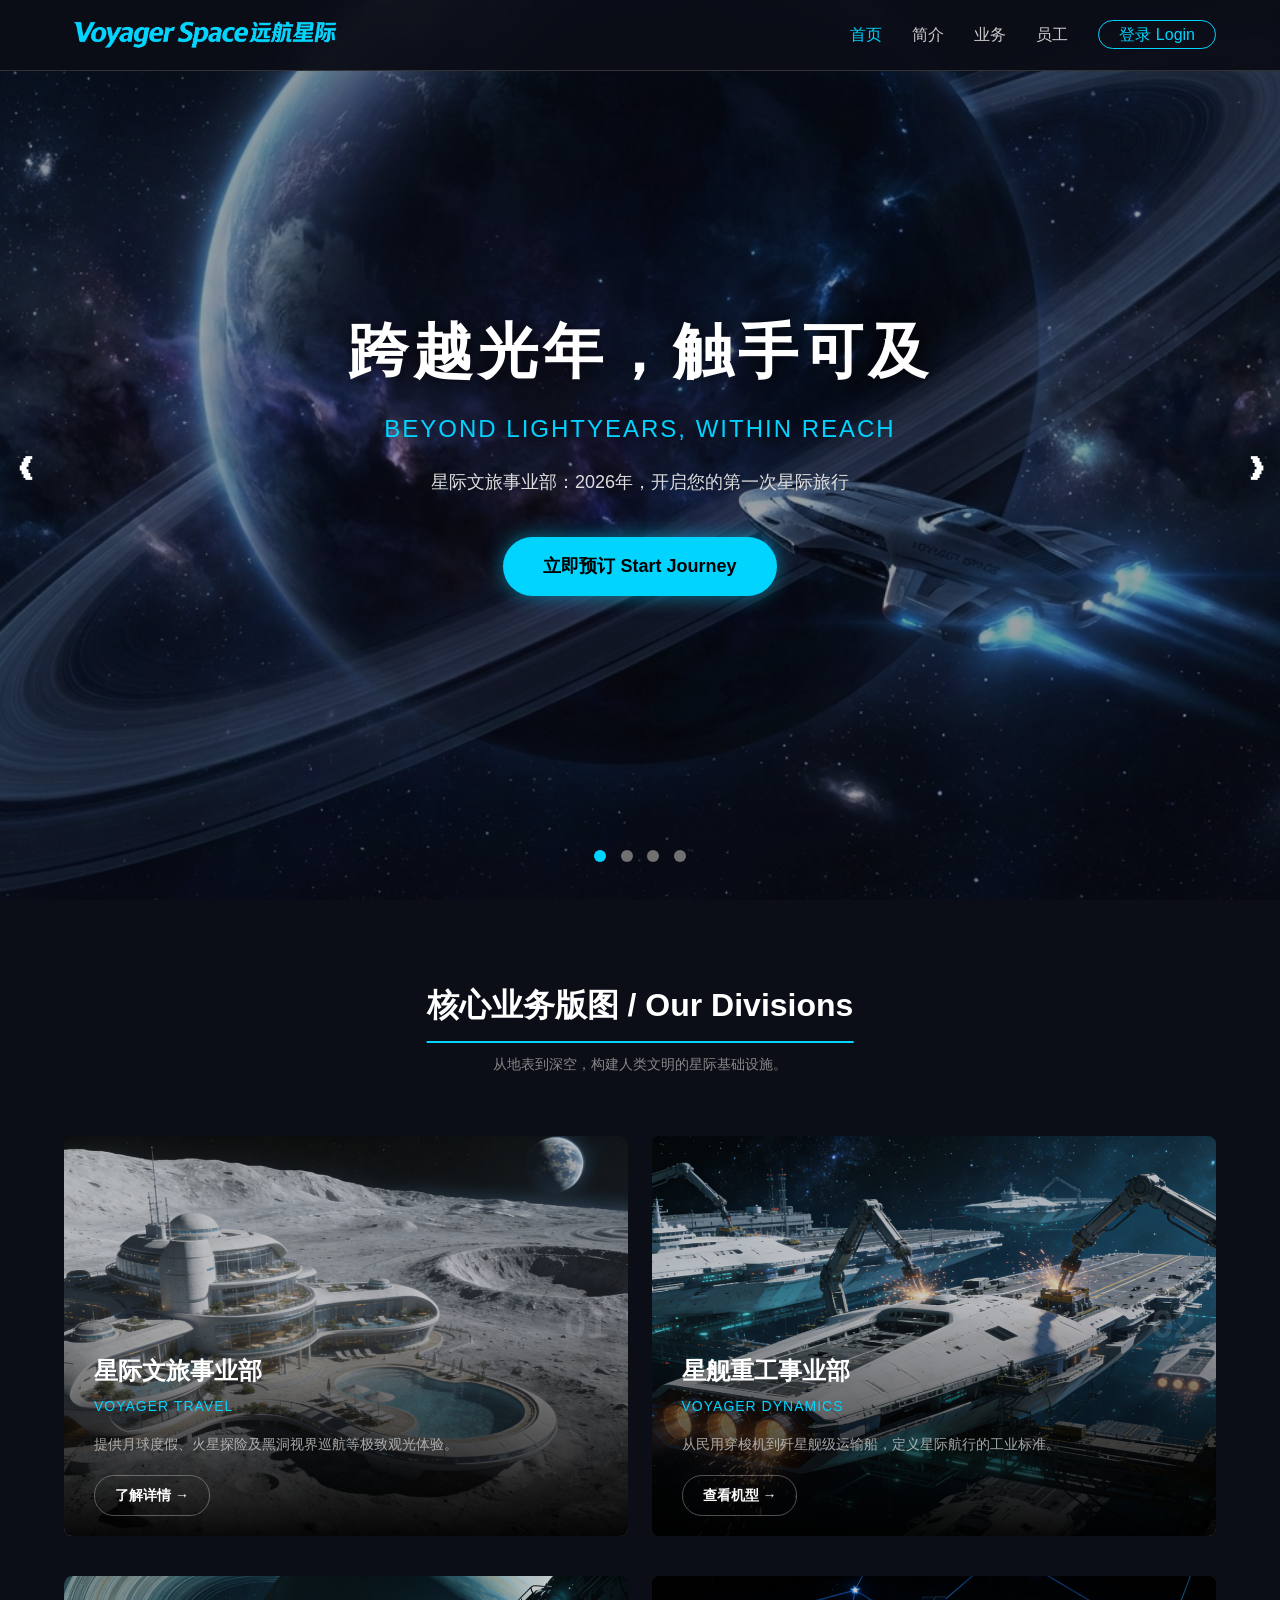
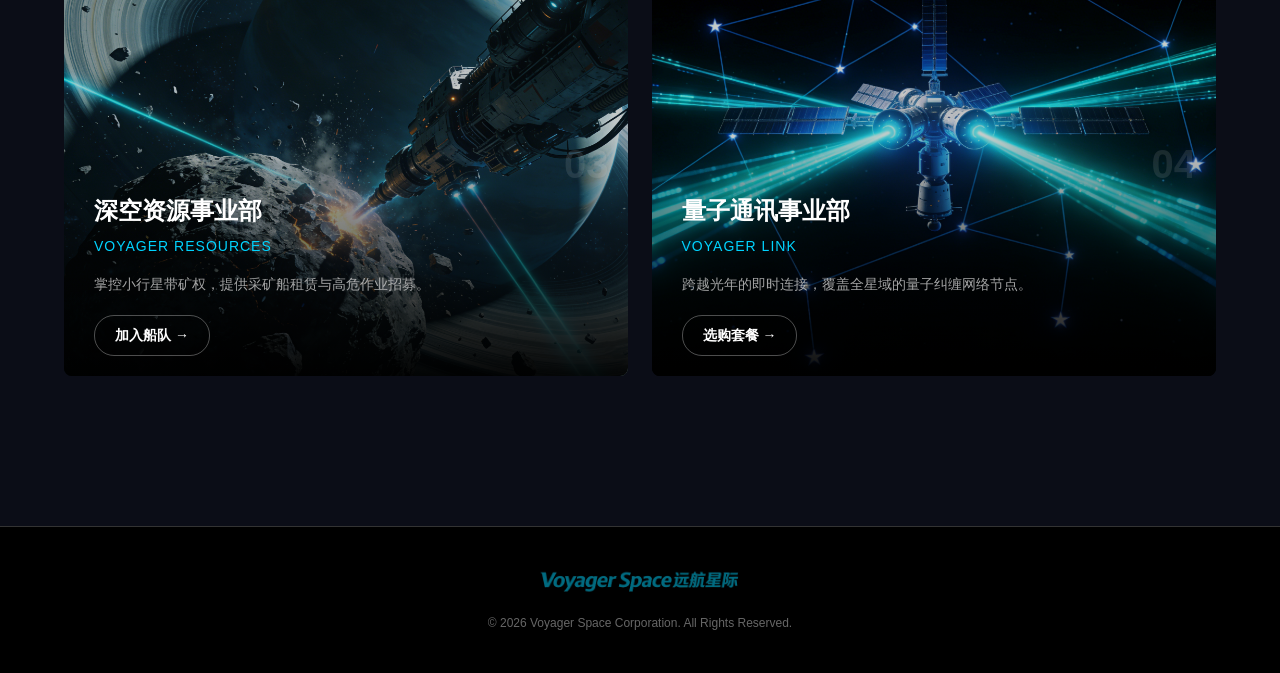
==== index.html @ 034167ed "完成首页和简介" ====
<!DOCTYPE html>
<html lang="zh-CN">

<head>
    <meta charset="UTF-8">
    <meta name="viewport" content="width=device-width, initial-scale=1.0">
    <title>远航星际 Voyager Space - 跨越光年</title>
    <link rel="stylesheet" href="css/style.css">
</head>

<body>

    <header>
        <div class="container">
            <div class="logo">
                <a href="index.html">
                    <img src="images/logo2.png" alt="Logo">
                </a>
            </div>

            <nav>
                <ul>
                    <li><a href="index.html" class="active">首页</a></li>

                    <li><a href="intro.html">简介</a></li>

                    <li><a href="product.html">业务</a></li>

                    <li><a href="other.html">员工</a></li>

                    <li><a href="login.html" class="btn-login">登录 Login</a></li>
                </ul>
            </nav>
        </div>
    </header>

    <section class="banner">
        <div class="slider-container">

            <div class="slide active">
                <div class="banner-content">
                    <h1>跨越光年，触手可及</h1>
                    <h2>BEYOND LIGHTYEARS, WITHIN REACH</h2>
                    <p>星际文旅事业部：2026年，开启您的第一次星际旅行</p>
                    <a href="product.html" class="cta-btn">立即预订 Start Journey</a>
                </div>
                <div class="banner-bg">
                    <img src="images/bk1.png" alt="Travel">
                </div>
            </div>

            <div class="slide">
                <div class="banner-content">
                    <h1>铸造非凡，驰骋深空</h1>
                    <h2>FORGING EXCELLENCE, RIDING THE DEEP</h2>
                    <p>星舰重工事业部：民用穿梭机与重型运输舰的终极选择</p>
                    <a href="product.html" class="cta-btn">选购飞船 Buy Starship</a>
                </div>
                <div class="banner-bg">
                    <img src="images/bk2.png" alt="Dynamics">
                </div>
            </div>

            <div class="slide">
                <div class="banner-content">
                    <h1>攫取星辰，赋能未来</h1>
                    <h2>GRASPING STARS, EMPOWERING FUTURE</h2>
                    <p>深空资源事业部：加入小行星采矿队，掌握宇宙命脉</p>
                    <a href="other.html" class="cta-btn">加入我们 Join Mining</a>
                </div>
                <div class="banner-bg">
                    <img src="images/bk3.png" alt="Resources">
                </div>
            </div>

            <div class="slide">
                <div class="banner-content">
                    <h1>量子纠缠，天涯咫尺</h1>
                    <h2>QUANTUM ENTANGLEMENT, ZERO DISTANCE</h2>
                    <p>量子通讯事业部：全星域无延迟覆盖，连接你我</p>
                    <a href="product.html" class="cta-btn">办理套餐 Get Link</a>
                </div>
                <div class="banner-bg">
                    <img src="images/bk4.png" alt="Link">
                </div>
            </div>
        </div>

        <a class="prev" onclick="changeSlide(-1)">&#10094;</a>
        <a class="next" onclick="changeSlide(1)">&#10095;</a>

        <div class="dots-container">
            <span class="dot active" onclick="currentSlide(1)"></span>
            <span class="dot" onclick="currentSlide(2)"></span>
            <span class="dot" onclick="currentSlide(3)"></span>
            <span class="dot" onclick="currentSlide(4)"></span>
        </div>
    </section>

<section class="features">
        <div class="container">
            
            <h2 class="section-title">核心业务版图 / Our Divisions</h2>
            <p class="section-subtitle">从地表到深空，构建人类文明的星际基础设施。</p>
            
<div class="division-grid">
                
                <a href="product.html#travel" class="t-card">
                    <div class="t-bg">
                        <img src="images/moon.png" alt="Travel">
                    </div>
                    <div class="t-content">
                        <span class="t-num">01</span>
                        <h3>星际文旅事业部</h3>
                        <p>Voyager Travel</p>
                        <div class="t-desc">提供月球度假、火星探险及黑洞视界巡航等极致观光体验。</div>
                        <span class="t-arrow">了解详情 &rarr;</span>
                    </div>
                </a>

                <a href="product.html#dynamics" class="t-card">
                    <div class="t-bg">
                        <img src="images/bk2.png" alt="Dynamics">
                    </div>
                    <div class="t-content">
                        <span class="t-num">02</span>
                        <h3>星舰重工事业部</h3>
                        <p>Voyager Dynamics</p>
                        <div class="t-desc">从民用穿梭机到歼星舰级运输船，定义星际航行的工业标准。</div>
                        <span class="t-arrow">查看机型 &rarr;</span>
                    </div>
                </a>

                <a href="other.html" class="t-card">
                    <div class="t-bg">
                        <img src="images/bk3.png" alt="Resources">
                    </div>
                    <div class="t-content">
                        <span class="t-num">03</span>
                        <h3>深空资源事业部</h3>
                        <p>Voyager Resources</p>
                        <div class="t-desc">掌控小行星带矿权，提供采矿船租赁与高危作业招募。</div>
                        <span class="t-arrow">加入船队 &rarr;</span>
                    </div>
                </a>

                <a href="product.html#link" class="t-card">
                    <div class="t-bg">
                        <img src="images/bk4.png" alt="Link">
                    </div>
                    <div class="t-content">
                        <span class="t-num">04</span>
                        <h3>量子通讯事业部</h3>
                        <p>Voyager Link</p>
                        <div class="t-desc">跨越光年的即时连接，覆盖全星域的量子纠缠网络节点。</div>
                        <span class="t-arrow">选购套餐 &rarr;</span>
                    </div>
                </a>

            </div>
        </div>
    </section>

    <footer>
        <div class="container">
            <div class="footer-info">
                <img src="images/logo2.png" alt="Logo Small" class="footer-logo">
                <p>&copy; 2026 Voyager Space Corporation. All Rights Reserved.</p>
            </div>
        </div>
    </footer>

    <script src="js/main.js"></script>
</body>

</html>
---- css/style.css ----
/* =========================================
   1. 全局设置 Global
   ========================================= */
* {
    margin: 0;
    padding: 0;
    box-sizing: border-box;
}

body {
    font-family: "Microsoft YaHei", "Helvetica Neue", Arial, sans-serif;
    background-color: #0B0D17; /* 深空黑背景 */
    color: #ffffff;
    line-height: 1.6;
}

a {
    text-decoration: none;
    color: inherit;
    transition: 0.3s;
}

ul {
    list-style: none;
}

.container {
    width: 90%;
    max-width: 1200px;
    margin: 0 auto;
}

/* =========================================
   2. 导航栏 Header
   ========================================= */
header {
    background-color: rgba(11, 13, 23, 0.95); /* 稍微加深一点不透明度 */
    position: fixed;
    width: 100%;
    top: 0;
    z-index: 1000;
    padding: 15px 0;
    border-bottom: 1px solid #333;
    backdrop-filter: blur(10px); /* 增加毛玻璃效果 */
}

header .container {
    display: flex;
    justify-content: space-between;
    align-items: center;
}

.logo a {
    display: flex;
    align-items: center;
}

.logo img {
    height: 40px;
}

nav ul {
    display: flex;
    gap: 30px;
}

nav a {
    font-size: 16px;
    color: #ccc;
    font-weight: 500;
}

nav a:hover, nav a.active {
    color: #00D4FF;
}

.btn-login {
    border: 1px solid #00D4FF;
    padding: 5px 20px;
    border-radius: 20px;
    color: #00D4FF;
    transition: 0.3s;
}

.btn-login:hover {
    background-color: #00D4FF;
    color: #000;
}

/* =========================================
   3. 首页轮播图 Banner
   ========================================= */
.banner {
    position: relative;
    height: 100vh;
    width: 100%;
    overflow: hidden;
}

.slider-container {
    width: 100%;
    height: 100%;
    position: relative;
}

/* 幻灯片基础样式 */
.slide {
    position: absolute;
    top: 0;
    left: 0;
    width: 100%;
    height: 100%;
    opacity: 0;
    transition: opacity 1s ease-in-out;
    z-index: 1;
    display: flex;
    flex-direction: column;
    justify-content: center;
    align-items: center;
    text-align: center;
}

/* 激活状态 */
.slide.active {
    background-color: transparent; /* 确保无背景色干扰 */
    opacity: 1;
    z-index: 2;
}

/* 文字上浮动画 */
.slide.active .banner-content {
    animation: fadeInUp 1s ease-out;
}

@keyframes fadeInUp {
    from { opacity: 0; transform: translateY(30px); }
    to { opacity: 1; transform: translateY(0); }
}

/* 背景图片 */
.banner-bg {
    position: absolute;
    top: 0;
    left: 0;
    width: 100%;
    height: 100%;
    z-index: -1;
}

.banner-bg img {
    width: 100%;
    height: 100%;
    object-fit: cover;
    opacity: 0.6; /* 图片暗化处理 */
}

/* 轮播文字内容 */
.banner-content {
    z-index: 10;
    padding: 0 20px;
    max-width: 800px;
}

.banner-content h1 {
    font-size: 60px;
    margin-bottom: 10px;
    letter-spacing: 5px;
    text-shadow: 0 0 20px rgba(0,0,0,0.8);
}

.banner-content h2 {
    font-size: 24px;
    color: #00D4FF;
    margin-bottom: 20px;
    font-weight: normal;
    text-transform: uppercase;
    letter-spacing: 2px;
}

.banner-content p {
    font-size: 18px;
    color: #ddd;
    margin-bottom: 40px;
}

.cta-btn {
    display: inline-block;
    background-color: #00D4FF;
    color: #000;
    padding: 15px 40px;
    font-size: 18px;
    font-weight: bold;
    border-radius: 50px;
    box-shadow: 0 0 20px rgba(0, 212, 255, 0.5);
}

.cta-btn:hover {
    transform: scale(1.05);
    background-color: #fff;
}

/* 轮播控制控件 */
.prev, .next {
    cursor: pointer;
    position: absolute;
    top: 50%;
    width: auto;
    padding: 16px;
    margin-top: -22px;
    color: white;
    font-weight: bold;
    font-size: 30px;
    transition: 0.6s ease;
    border-radius: 0 3px 3px 0;
    user-select: none;
    z-index: 20;
}

.next {
    right: 0;
    border-radius: 3px 0 0 3px;
}

.prev:hover, .next:hover {
    background-color: rgba(0, 212, 255, 0.4);
}

.dots-container {
    position: absolute;
    bottom: 30px;
    width: 100%;
    text-align: center;
    z-index: 20;
}

.dot {
    cursor: pointer;
    height: 12px;
    width: 12px;
    margin: 0 5px;
    background-color: #717171;
    border-radius: 50%;
    display: inline-block;
    transition: background-color 0.6s ease;
}

.dot.active, .dot:hover {
    background-color: #00D4FF;
}

/* =========================================
   4. 通用标题样式
   ========================================= */
.features {
    padding: 80px 0;
    background-color: #0B0D17;
}

.section-title {
    text-align: center;
    font-size: 32px;
    margin-bottom: 10px; /* 下面紧接副标题 */
    border-bottom: 2px solid #00D4FF;
    display: inline-block;
    padding-bottom: 10px;
    position: relative;
    left: 50%;
    transform: translateX(-50%);
}

.section-subtitle {
    text-align: center;
    color: #888;
    margin-top: 0;
    margin-bottom: 60px;
    font-size: 14px;
}

/* =========================================
   5. 首页核心业务版图 (仿腾讯风格)
   ========================================= */
.division-grid {
    display: flex;
    flex-wrap: wrap;
    justify-content: space-between;
    gap: 20px;
}

/* 卡片容器：这是一个大链接 */
.t-card {
    position: relative;
    width: 49%; /* 两个一行 */
    height: 400px; /* 固定高度，海报感 */
    border-radius: 8px;
    overflow: hidden;
    background-color: #000;
    text-decoration: none;
    display: block;
    margin-bottom: 20px;
}

/* 背景图层 */
.t-bg {
    width: 100%;
    height: 100%;
    position: absolute;
    top: 0;
    left: 0;
    z-index: 1;
}

.t-bg img {
    width: 100%;
    height: 100%;
    object-fit: cover;
    transition: transform 0.6s cubic-bezier(0.165, 0.84, 0.44, 1);
    opacity: 0.8;
}

/* 黑色渐变遮罩 (Vignette) */
.t-card::after {
    content: "";
    position: absolute;
    top: 0;
    left: 0;
    width: 100%;
    height: 100%;
    background: linear-gradient(to bottom, transparent 40%, rgba(0,0,0,0.95) 100%);
    z-index: 2;
    transition: opacity 0.3s;
}

/* 内容层 */
.t-content {
    position: absolute;
    bottom: 0;
    left: 0;
    width: 100%;
    padding: 30px;
    z-index: 3;
    color: #fff;
    transform: translateY(10px); /* 默认微下沉 */
    transition: transform 0.4s ease;
}

.t-num {
    font-size: 40px;
    font-weight: bold;
    color: rgba(255,255,255,0.1);
    position: absolute;
    top: -30px;
    right: 20px;
    font-family: Arial, sans-serif;
}

.t-content h3 {
    font-size: 24px;
    margin-bottom: 5px;
    font-weight: bold;
    transition: color 0.3s;
}

.t-content p {
    font-size: 14px;
    color: #00D4FF;
    text-transform: uppercase;
    letter-spacing: 1px;
    margin-bottom: 15px;
    font-weight: 500;
}

.t-desc {
    font-size: 14px;
    color: #ccc;
    line-height: 1.6;
    margin-bottom: 20px;
    max-width: 95%;
    opacity: 0.8; /* 默认可见，但稍微透明 */
    height: auto;
    transition: opacity 0.4s ease;
}

.t-arrow {
    display: inline-block;
    font-size: 14px;
    font-weight: bold;
    color: #fff;
    border: 1px solid rgba(255,255,255,0.3);
    padding: 8px 20px;
    border-radius: 20px;
    transition: 0.3s;
}

/* --- 交互特效 Hover Effects --- */

/* 1. 图片放大 */
.t-card:hover .t-bg img {
    transform: scale(1.08);
    opacity: 0.6;
}

/* 2. 内容上浮 */
.t-card:hover .t-content {
    transform: translateY(0);
}

/* 3. 箭头变色 */
.t-card:hover .t-arrow {
    background-color: #00D4FF;
    color: #000;
    border-color: #00D4FF;
}

/* 4. 标题变色 */
.t-card:hover .t-content h3 {
    color: #00D4FF;
}

/* =========================================
   6. 通用卡片样式 (用于内页或其他区域)
   注意：首页目前用的是上面的 t-card，但内页可能需要这个
   ========================================= */
.card-grid {
    display: flex;
    justify-content: space-between;
    gap: 20px;
    flex-wrap: wrap;
}

.card {
    background-color: #161925;
    width: 32%; /* 一行三个 */
    min-width: 300px;
    border-radius: 10px;
    overflow: hidden;
    transition: 0.3s;
    border: 1px solid #333;
    display: flex;
    flex-direction: column;
    margin-bottom: 20px;
}

.card:hover {
    transform: translateY(-10px);
    border-color: #00D4FF;
    box-shadow: 0 10px 30px rgba(0, 0, 0, 0.5);
}

.card-img {
    height: 200px;
    overflow: hidden;
}

.card-img img {
    width: 100%;
    height: 100%;
    object-fit: cover;
    transition: 0.5s;
}

.card:hover .card-img img {
    transform: scale(1.1);
}

.card-text {
    padding: 20px;
    flex-grow: 1;
}

.card-text h3 {
    color: #00D4FF;
    margin-bottom: 10px;
    font-size: 20px;
}

.card-text p {
    color: #bbb;
    font-size: 14px;
    margin-bottom: 15px;
}

.card-text a {
    display: inline-block;
    font-size: 14px;
    color: #aaa;
    border-bottom: 1px solid transparent;
}

.card-text a:hover {
    color: #fff;
    border-bottom: 1px solid #00D4FF;
}

/* =========================================
   7. 页脚 Footer
   ========================================= */
footer {
    background-color: #000;
    padding: 40px 0;
    text-align: center;
    border-top: 1px solid #333;
    margin-top: 50px;
}

.footer-logo {
    height: 30px;
    margin-bottom: 10px;
    opacity: 0.5;
}

.footer-info p {
    color: #666;
    font-size: 12px;
}

/* =========================================
   8. 响应式适配 Mobile
   ========================================= */
@media (max-width: 768px) {
    /* 首页大卡片变单列 */
    .t-card {
        width: 100%;
        height: 300px;
    }

    /* 内页通用卡片变单列 */
    .card {
        width: 100%;
    }
    
    /* 标题大小调整 */
    .banner-content h1 {
        font-size: 36px;
        letter-spacing: 2px;
    }
}


/* =========================================
   9. 简介页专用样式 (Intro Page)
   ========================================= */

/* --- Page Banner (内页顶部图) --- */
.page-banner {
    position: relative;
    height: 400px; /* 比首页轮播图矮一点 */
    width: 100%;
    overflow: hidden;
    display: flex;
    align-items: center;
    justify-content: center;
    text-align: center;
}

.page-banner-bg {
    position: absolute;
    top: 0; left: 0; width: 100%; height: 100%; z-index: -1;
}

.page-banner-bg img {
    width: 100%; height: 100%; object-fit: cover; opacity: 0.5;
}

.page-banner-content h1 {
    font-size: 48px; letter-spacing: 5px; margin-bottom: 10px;
}

.page-banner-content p {
    font-size: 18px; color: #00D4FF; text-transform: uppercase;
}

/* --- Intro Block (公司简介) --- */
.intro-block { padding: 80px 0; background-color: #0B0D17; }

.block-title {
    font-size: 28px; border-left: 4px solid #00D4FF; padding-left: 15px; margin-bottom: 30px;
}

.intro-grid {
    display: flex; justify-content: space-between; align-items: center; gap: 50px;
}

.intro-text { width: 55%; }
.intro-text p { color: #ccc; margin-bottom: 20px; line-height: 1.8; }

.mission-box {
    background: rgba(255, 255, 255, 0.05); padding: 30px; border-radius: 8px; margin-top: 30px; border: 1px solid #333;
}

.mission-box h3 { color: #00D4FF; margin-bottom: 10px; }
.mission-box p { margin-bottom: 20px; font-weight: bold; color: #fff; }

.intro-img { width: 35%; }
.intro-img img { width: 100%; border-radius: 10px; border: 1px solid #333; }

/* --- History Block (时间轴) --- */
/* --- 仿腾讯大事记 Timeline (修复版) --- */
.history-block {
    padding: 80px 0;
    background-color: #0B0D17;
}

.timeline {
    max-width: 900px;
    margin: 0 auto;
    position: relative;
    /* 关键修改：增加左侧内边距，给年份留出足够空间 */
    border-left: 1px solid rgba(255, 255, 255, 0.1); 
    padding-left: 120px; 
}

.timeline-group {
    position: relative;
    margin-bottom: 60px;
}

/* 年份标签 */
.year-label {
    position: absolute;
    /* 关键修改：把年份往左推得更远，不压住线 */
    left: -250px; 
    top: -5px; /* 稍微往上提一点，跟圆点对齐 */
    font-size: 36px;
    font-weight: 900;
    color: #00D4FF;
    font-family: 'Arial Black', sans-serif;
    line-height: 1;
    text-align: right;
    width: 100px; /* 给个固定宽度，防止文字太长换行 */
}

/* 竖线上的小圆点 */
.timeline-group::before {
    content: '';
    position: absolute;
    /* 关键修改：圆点正好压在 border-left 线上 */
    left: -125px; /* 计算逻辑：padding-left(120) + border(1) + 半径修正 -> 这里的 -125px 是相对于 .timeline-group 内容区域的 */
    /* 修正定位逻辑：
       .timeline padding-left 是 120px。
       border 在 content 的左边 120px 处。
       所以圆点应该在 left: -125px 左右 (圆点宽9px，中心对齐线)
    */
    left: -125px; 
    top: 5px;
    width: 9px;
    height: 9px;
    background-color: #00D4FF;
    border-radius: 50%;
    box-shadow: 0 0 15px #00D4FF; /* 加强发光效果 */
    z-index: 1;
}

/* 具体的月份事件 */
.timeline-item {
    margin-bottom: 30px;
    padding-bottom: 30px;
    border-bottom: 1px solid rgba(255, 255, 255, 0.05);
    display: flex;
}

.timeline-item:last-child {
    border-bottom: none;
    margin-bottom: 0;
}

.month {
    font-size: 16px;
    font-weight: bold;
    color: #fff;
    width: 70px; /* 稍微加宽一点 */
    flex-shrink: 0;
    margin-top: 2px;
}

.timeline-item p {
    font-size: 15px;
    color: #aaa;
    line-height: 1.6;
    margin: 0;
}

/* 鼠标悬停高亮 */
.timeline-item:hover p {
    color: #fff;
}

/* 手机适配 (Mobile) */
@media (max-width: 768px) {
    .timeline {
        padding-left: 20px;
        border-left: none; /* 手机上空间不够，去掉左边的大竖线 */
    }
    
    .timeline-group {
        margin-bottom: 40px;
    }

    .year-label {
        position: relative; /* 手机上不再绝对定位 */
        left: 0;
        top: 0;
        text-align: left;
        margin-bottom: 15px;
        display: block;
        font-size: 28px;
        border-bottom: 1px solid #333;
        padding-bottom: 10px;
    }
    
    /* 手机上去掉原本的大圆点 */
    .timeline-group::before {
        display: none;
    }

    .month {
        width: 50px;
        font-size: 14px;
    }
}

/* --- Structure Block (架构图) --- */
.structure-block { padding: 80px 0; background-color: #0B0D17; text-align: center; }

.struct-chart { max-width: 900px; margin: 0 auto; }

.struct-top {
    display: inline-block; padding: 15px 40px; border: 2px solid #00D4FF;
    border-radius: 50px; font-size: 20px; font-weight: bold; margin-bottom: 30px;
    box-shadow: 0 0 20px rgba(0, 212, 255, 0.2);
}

.struct-line {
    width: 2px; height: 30px; background: #333; margin: 0 auto 30px;
}

.struct-row { display: flex; justify-content: space-between; gap: 20px; }

.struct-box {
    background: #161925; width: 23%; padding: 20px 10px; border-radius: 8px;
    border: 1px solid #333; transition: 0.3s;
}

.struct-box:hover { border-color: #00D4FF; transform: translateY(-5px); }

.struct-box span { display: block; margin-top: 5px; color: #00D4FF; font-weight: bold; }

/* --- Team Block (管理团队) --- */
.team-block { padding: 80px 0; background-color: #000; }

.team-grid { display: flex; justify-content: space-between; gap: 30px; }

.team-member {
    background: #161925; padding: 40px 20px; text-align: center; border-radius: 10px; width: 32%;
    border: 1px solid #333; transition: 0.3s;
}

.team-member:hover { border-color: #00D4FF; transform: translateY(-10px); }

.member-img {
    width: 120px; height: 120px; margin: 0 auto 20px; border-radius: 50%; overflow: hidden;
    border: 3px solid #00D4FF;
}

.member-img img { width: 100%; height: 100%; object-fit: cover; }

.team-member h3 { margin-bottom: 5px; font-size: 20px; }
.team-member span { color: #00D4FF; font-size: 14px; display: block; margin-bottom: 15px; }
.team-member p { font-size: 13px; color: #888; }

/* --- Location Block (办公地点) --- */
.location-block { padding: 80px 0; background-color: #0B0D17; }

.loc-grid { display: flex; justify-content: space-between; gap: 20px; }

.loc-item {
    width: 32%; background: rgba(255,255,255,0.05); padding: 30px; border-radius: 8px;
    text-align: center; border: 1px solid #333;
}

.loc-item h3 { color: #fff; margin-bottom: 10px; }
.loc-item p { color: #888; font-size: 14px; }

/* 手机适配 Intro */
@media (max-width: 768px) {
    .intro-grid, .struct-row, .team-grid, .loc-grid { flex-direction: column; }
    .intro-text, .intro-img, .struct-box, .team-member, .loc-item { width: 100%; }
    .struct-row { gap: 10px; }
}

/* --- 办公地点 (星际坐标风格) --- */

.location-block {
    padding: 80px 0;
    background-color: #0B0D17;
    /* 加一个稍微有点科幻感的网格背景 (可选) */
    background-image: 
        linear-gradient(rgba(255, 255, 255, 0.03) 1px, transparent 1px),
        linear-gradient(90deg, rgba(255, 255, 255, 0.03) 1px, transparent 1px);
    background-size: 50px 50px;
}

.cat-title {
    color: #fff;
    font-size: 18px;
    margin-top: 40px;
    margin-bottom: 20px;
    border-left: 3px solid #00D4FF;
    padding-left: 15px;
    text-transform: uppercase;
    letter-spacing: 2px;
    opacity: 0.8;
}

.loc-grid {
    display: flex;
    flex-wrap: wrap;
    gap: 20px;
}

.loc-card {
    background-color: #161925;
    width: calc(33.333% - 14px); /* 一行三个 */
    padding: 25px;
    border-radius: 6px;
    border: 1px solid #333;
    display: flex;
    align-items: flex-start; /* 顶部对齐 */
    transition: all 0.3s ease;
    position: relative;
    overflow: hidden;
}

/* 鼠标悬停效果：边框变蓝，轻微上浮 */
.loc-card:hover {
    border-color: #00D4FF;
    transform: translateY(-5px);
    box-shadow: 0 5px 20px rgba(0, 212, 255, 0.15);
    background-color: #1c2030;
}

/* 左侧的大图标/代码 */
.loc-icon {
    font-size: 24px;
    font-weight: 900;
    color: #00189f;
    background-color: #0B0D17;
    width: 60px;
    height: 60px;
    display: flex;
    align-items: center;
    justify-content: center;
    border-radius: 4px;
    margin-right: 20px;
    font-family: 'Arial Black', sans-serif;
    border: 1px solid #222;
    transition: 0.3s;
}

.loc-card:hover .loc-icon {
    color: #00D4FF;
    border-color: #00D4FF;
}

/* 针对科幻地点的图标稍微变个色 */
.loc-card.sci-fi:hover .loc-icon {
    color: #FF5722; /* 火星/深空用橙红色点缀，区分地球 */
    border-color: #FF5722;
}
.loc-card.sci-fi:hover {
    border-color: #FF5722; /* 边框也变橙色 */
}


/* 右侧文字信息 */
.loc-info h4 {
    color: #fff;
    font-size: 16px;
    margin-bottom: 5px;
    font-weight: bold;
}

.loc-addr {
    color: #aaa;
    font-size: 13px;
    margin-bottom: 8px;
}

/* 坐标数据 - 增加科技感 */
.loc-coord {
    font-family: "Consolas", "Courier New", monospace; /* 等宽字体 */
    color: #555;
    font-size: 12px;
    margin-bottom: 12px;
    text-transform: uppercase;
}

.loc-card:hover .loc-coord {
    color: #00D4FF; /* 悬停时坐标高亮 */
}
.loc-card.sci-fi:hover .loc-coord {
    color: #FF5722;
}

/* 底部的小标签 */
.loc-tag {
    display: inline-block;
    font-size: 11px;
    padding: 3px 8px;
    border-radius: 2px;
    background-color: rgba(255, 255, 255, 0.1);
    color: #bbb;
}

/* 手机适配 */
@media (max-width: 768px) {
    .loc-card {
        width: 100%; /* 手机上一行一个 */
    }
}
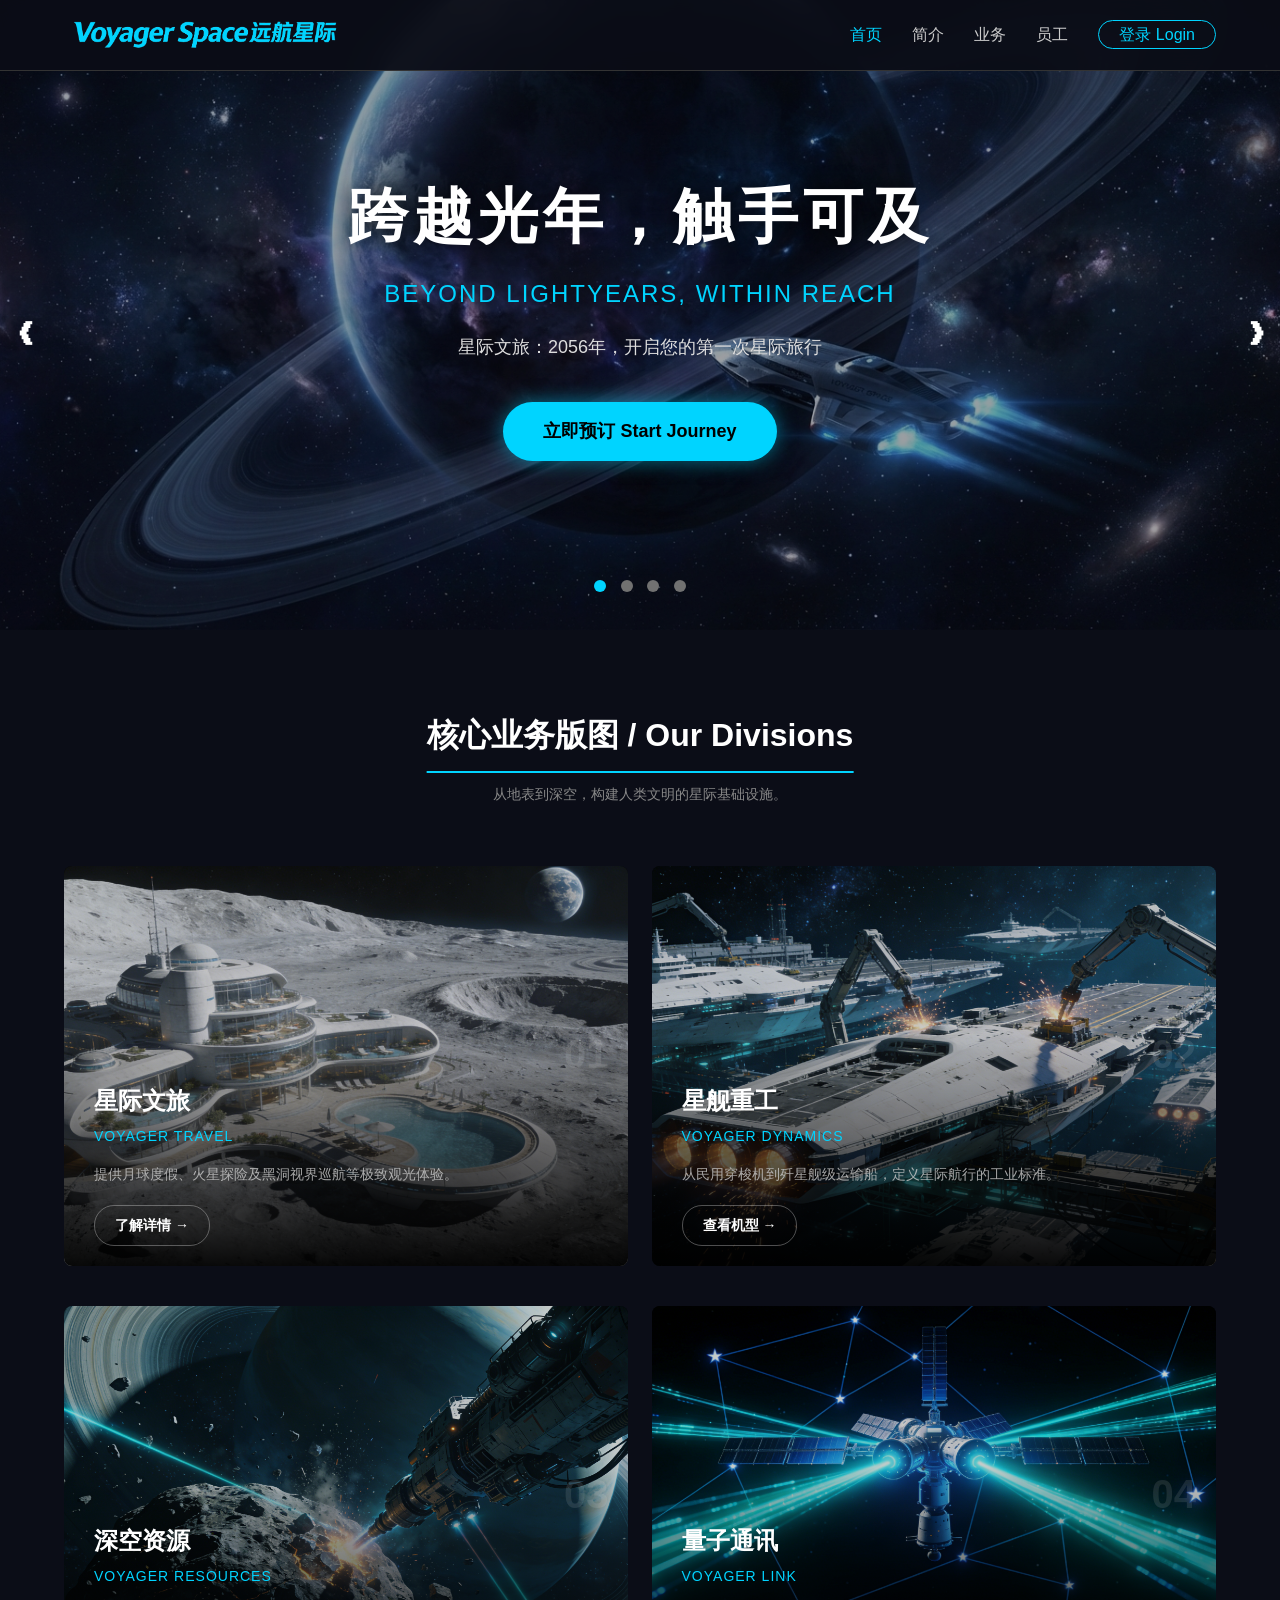
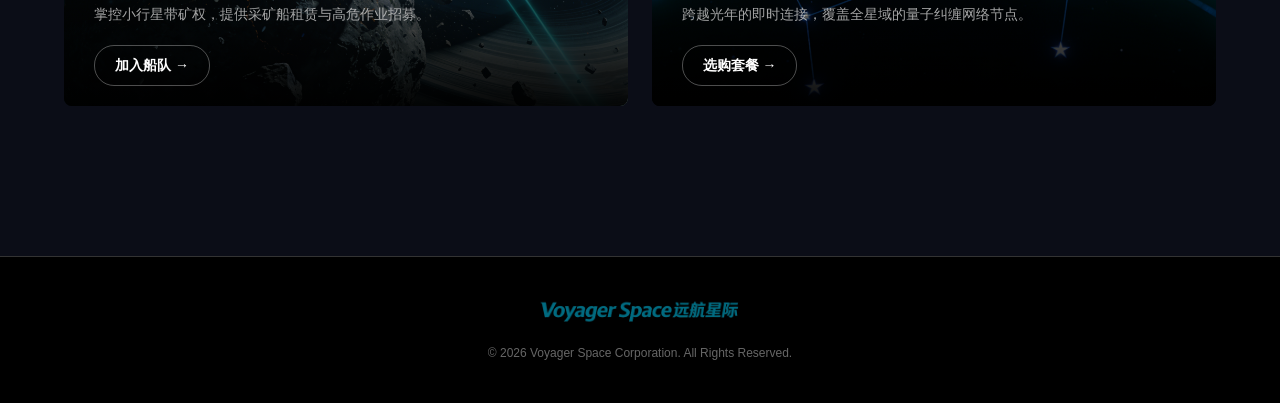
==== commit 683d5a2c: "完成业务页面,更改README" ====
--- a/index.html
+++ b/index.html
@@ -41,7 +41,7 @@
                 <div class="banner-content">
                     <h1>跨越光年，触手可及</h1>
                     <h2>BEYOND LIGHTYEARS, WITHIN REACH</h2>
-                    <p>星际文旅事业部：2026年，开启您的第一次星际旅行</p>
+                    <p>星际文旅：2056年，开启您的第一次星际旅行</p>
                     <a href="product.html" class="cta-btn">立即预订 Start Journey</a>
                 </div>
                 <div class="banner-bg">
@@ -53,7 +53,7 @@
                 <div class="banner-content">
                     <h1>铸造非凡，驰骋深空</h1>
                     <h2>FORGING EXCELLENCE, RIDING THE DEEP</h2>
-                    <p>星舰重工事业部：民用穿梭机与重型运输舰的终极选择</p>
+                    <p>星舰重工：民用穿梭机与重型运输舰的终极选择</p>
                     <a href="product.html" class="cta-btn">选购飞船 Buy Starship</a>
                 </div>
                 <div class="banner-bg">
@@ -65,7 +65,7 @@
                 <div class="banner-content">
                     <h1>攫取星辰，赋能未来</h1>
                     <h2>GRASPING STARS, EMPOWERING FUTURE</h2>
-                    <p>深空资源事业部：加入小行星采矿队，掌握宇宙命脉</p>
+                    <p>深空资源：加入小行星采矿队，掌握宇宙命脉</p>
                     <a href="other.html" class="cta-btn">加入我们 Join Mining</a>
                 </div>
                 <div class="banner-bg">
@@ -77,7 +77,7 @@
                 <div class="banner-content">
                     <h1>量子纠缠，天涯咫尺</h1>
                     <h2>QUANTUM ENTANGLEMENT, ZERO DISTANCE</h2>
-                    <p>量子通讯事业部：全星域无延迟覆盖，连接你我</p>
+                    <p>量子通讯：全星域无延迟覆盖，连接你我</p>
                     <a href="product.html" class="cta-btn">办理套餐 Get Link</a>
                 </div>
                 <div class="banner-bg">
@@ -111,7 +111,7 @@
                     </div>
                     <div class="t-content">
                         <span class="t-num">01</span>
-                        <h3>星际文旅事业部</h3>
+                        <h3>星际文旅</h3>
                         <p>Voyager Travel</p>
                         <div class="t-desc">提供月球度假、火星探险及黑洞视界巡航等极致观光体验。</div>
                         <span class="t-arrow">了解详情 &rarr;</span>
@@ -124,20 +124,20 @@
                     </div>
                     <div class="t-content">
                         <span class="t-num">02</span>
-                        <h3>星舰重工事业部</h3>
+                        <h3>星舰重工</h3>
                         <p>Voyager Dynamics</p>
                         <div class="t-desc">从民用穿梭机到歼星舰级运输船，定义星际航行的工业标准。</div>
                         <span class="t-arrow">查看机型 &rarr;</span>
                     </div>
                 </a>
 
-                <a href="other.html" class="t-card">
+                <a href="product.html#resources" class="t-card">
                     <div class="t-bg">
                         <img src="images/bk3.png" alt="Resources">
                     </div>
                     <div class="t-content">
                         <span class="t-num">03</span>
-                        <h3>深空资源事业部</h3>
+                        <h3>深空资源</h3>
                         <p>Voyager Resources</p>
                         <div class="t-desc">掌控小行星带矿权，提供采矿船租赁与高危作业招募。</div>
                         <span class="t-arrow">加入船队 &rarr;</span>
@@ -150,7 +150,7 @@
                     </div>
                     <div class="t-content">
                         <span class="t-num">04</span>
-                        <h3>量子通讯事业部</h3>
+                        <h3>量子通讯</h3>
                         <p>Voyager Link</p>
                         <div class="t-desc">跨越光年的即时连接，覆盖全星域的量子纠缠网络节点。</div>
                         <span class="t-arrow">选购套餐 &rarr;</span>
--- a/css/style.css
+++ b/css/style.css
@@ -92,7 +92,7 @@
    ========================================= */
 .banner {
     position: relative;
-    height: 100vh;
+    height: 70vh;
     width: 100%;
     overflow: hidden;
 }
@@ -535,387 +535,3 @@
     }
 }
 
-
-/* =========================================
-   9. 简介页专用样式 (Intro Page)
-   ========================================= */
-
-/* --- Page Banner (内页顶部图) --- */
-.page-banner {
-    position: relative;
-    height: 400px; /* 比首页轮播图矮一点 */
-    width: 100%;
-    overflow: hidden;
-    display: flex;
-    align-items: center;
-    justify-content: center;
-    text-align: center;
-}
-
-.page-banner-bg {
-    position: absolute;
-    top: 0; left: 0; width: 100%; height: 100%; z-index: -1;
-}
-
-.page-banner-bg img {
-    width: 100%; height: 100%; object-fit: cover; opacity: 0.5;
-}
-
-.page-banner-content h1 {
-    font-size: 48px; letter-spacing: 5px; margin-bottom: 10px;
-}
-
-.page-banner-content p {
-    font-size: 18px; color: #00D4FF; text-transform: uppercase;
-}
-
-/* --- Intro Block (公司简介) --- */
-.intro-block { padding: 80px 0; background-color: #0B0D17; }
-
-.block-title {
-    font-size: 28px; border-left: 4px solid #00D4FF; padding-left: 15px; margin-bottom: 30px;
-}
-
-.intro-grid {
-    display: flex; justify-content: space-between; align-items: center; gap: 50px;
-}
-
-.intro-text { width: 55%; }
-.intro-text p { color: #ccc; margin-bottom: 20px; line-height: 1.8; }
-
-.mission-box {
-    background: rgba(255, 255, 255, 0.05); padding: 30px; border-radius: 8px; margin-top: 30px; border: 1px solid #333;
-}
-
-.mission-box h3 { color: #00D4FF; margin-bottom: 10px; }
-.mission-box p { margin-bottom: 20px; font-weight: bold; color: #fff; }
-
-.intro-img { width: 35%; }
-.intro-img img { width: 100%; border-radius: 10px; border: 1px solid #333; }
-
-/* --- History Block (时间轴) --- */
-/* --- 仿腾讯大事记 Timeline (修复版) --- */
-.history-block {
-    padding: 80px 0;
-    background-color: #0B0D17;
-}
-
-.timeline {
-    max-width: 900px;
-    margin: 0 auto;
-    position: relative;
-    /* 关键修改：增加左侧内边距，给年份留出足够空间 */
-    border-left: 1px solid rgba(255, 255, 255, 0.1); 
-    padding-left: 120px; 
-}
-
-.timeline-group {
-    position: relative;
-    margin-bottom: 60px;
-}
-
-/* 年份标签 */
-.year-label {
-    position: absolute;
-    /* 关键修改：把年份往左推得更远，不压住线 */
-    left: -250px; 
-    top: -5px; /* 稍微往上提一点，跟圆点对齐 */
-    font-size: 36px;
-    font-weight: 900;
-    color: #00D4FF;
-    font-family: 'Arial Black', sans-serif;
-    line-height: 1;
-    text-align: right;
-    width: 100px; /* 给个固定宽度，防止文字太长换行 */
-}
-
-/* 竖线上的小圆点 */
-.timeline-group::before {
-    content: '';
-    position: absolute;
-    /* 关键修改：圆点正好压在 border-left 线上 */
-    left: -125px; /* 计算逻辑：padding-left(120) + border(1) + 半径修正 -> 这里的 -125px 是相对于 .timeline-group 内容区域的 */
-    /* 修正定位逻辑：
-       .timeline padding-left 是 120px。
-       border 在 content 的左边 120px 处。
-       所以圆点应该在 left: -125px 左右 (圆点宽9px，中心对齐线)
-    */
-    left: -125px; 
-    top: 5px;
-    width: 9px;
-    height: 9px;
-    background-color: #00D4FF;
-    border-radius: 50%;
-    box-shadow: 0 0 15px #00D4FF; /* 加强发光效果 */
-    z-index: 1;
-}
-
-/* 具体的月份事件 */
-.timeline-item {
-    margin-bottom: 30px;
-    padding-bottom: 30px;
-    border-bottom: 1px solid rgba(255, 255, 255, 0.05);
-    display: flex;
-}
-
-.timeline-item:last-child {
-    border-bottom: none;
-    margin-bottom: 0;
-}
-
-.month {
-    font-size: 16px;
-    font-weight: bold;
-    color: #fff;
-    width: 70px; /* 稍微加宽一点 */
-    flex-shrink: 0;
-    margin-top: 2px;
-}
-
-.timeline-item p {
-    font-size: 15px;
-    color: #aaa;
-    line-height: 1.6;
-    margin: 0;
-}
-
-/* 鼠标悬停高亮 */
-.timeline-item:hover p {
-    color: #fff;
-}
-
-/* 手机适配 (Mobile) */
-@media (max-width: 768px) {
-    .timeline {
-        padding-left: 20px;
-        border-left: none; /* 手机上空间不够，去掉左边的大竖线 */
-    }
-    
-    .timeline-group {
-        margin-bottom: 40px;
-    }
-
-    .year-label {
-        position: relative; /* 手机上不再绝对定位 */
-        left: 0;
-        top: 0;
-        text-align: left;
-        margin-bottom: 15px;
-        display: block;
-        font-size: 28px;
-        border-bottom: 1px solid #333;
-        padding-bottom: 10px;
-    }
-    
-    /* 手机上去掉原本的大圆点 */
-    .timeline-group::before {
-        display: none;
-    }
-
-    .month {
-        width: 50px;
-        font-size: 14px;
-    }
-}
-
-/* --- Structure Block (架构图) --- */
-.structure-block { padding: 80px 0; background-color: #0B0D17; text-align: center; }
-
-.struct-chart { max-width: 900px; margin: 0 auto; }
-
-.struct-top {
-    display: inline-block; padding: 15px 40px; border: 2px solid #00D4FF;
-    border-radius: 50px; font-size: 20px; font-weight: bold; margin-bottom: 30px;
-    box-shadow: 0 0 20px rgba(0, 212, 255, 0.2);
-}
-
-.struct-line {
-    width: 2px; height: 30px; background: #333; margin: 0 auto 30px;
-}
-
-.struct-row { display: flex; justify-content: space-between; gap: 20px; }
-
-.struct-box {
-    background: #161925; width: 23%; padding: 20px 10px; border-radius: 8px;
-    border: 1px solid #333; transition: 0.3s;
-}
-
-.struct-box:hover { border-color: #00D4FF; transform: translateY(-5px); }
-
-.struct-box span { display: block; margin-top: 5px; color: #00D4FF; font-weight: bold; }
-
-/* --- Team Block (管理团队) --- */
-.team-block { padding: 80px 0; background-color: #000; }
-
-.team-grid { display: flex; justify-content: space-between; gap: 30px; }
-
-.team-member {
-    background: #161925; padding: 40px 20px; text-align: center; border-radius: 10px; width: 32%;
-    border: 1px solid #333; transition: 0.3s;
-}
-
-.team-member:hover { border-color: #00D4FF; transform: translateY(-10px); }
-
-.member-img {
-    width: 120px; height: 120px; margin: 0 auto 20px; border-radius: 50%; overflow: hidden;
-    border: 3px solid #00D4FF;
-}
-
-.member-img img { width: 100%; height: 100%; object-fit: cover; }
-
-.team-member h3 { margin-bottom: 5px; font-size: 20px; }
-.team-member span { color: #00D4FF; font-size: 14px; display: block; margin-bottom: 15px; }
-.team-member p { font-size: 13px; color: #888; }
-
-/* --- Location Block (办公地点) --- */
-.location-block { padding: 80px 0; background-color: #0B0D17; }
-
-.loc-grid { display: flex; justify-content: space-between; gap: 20px; }
-
-.loc-item {
-    width: 32%; background: rgba(255,255,255,0.05); padding: 30px; border-radius: 8px;
-    text-align: center; border: 1px solid #333;
-}
-
-.loc-item h3 { color: #fff; margin-bottom: 10px; }
-.loc-item p { color: #888; font-size: 14px; }
-
-/* 手机适配 Intro */
-@media (max-width: 768px) {
-    .intro-grid, .struct-row, .team-grid, .loc-grid { flex-direction: column; }
-    .intro-text, .intro-img, .struct-box, .team-member, .loc-item { width: 100%; }
-    .struct-row { gap: 10px; }
-}
-
-/* --- 办公地点 (星际坐标风格) --- */
-
-.location-block {
-    padding: 80px 0;
-    background-color: #0B0D17;
-    /* 加一个稍微有点科幻感的网格背景 (可选) */
-    background-image: 
-        linear-gradient(rgba(255, 255, 255, 0.03) 1px, transparent 1px),
-        linear-gradient(90deg, rgba(255, 255, 255, 0.03) 1px, transparent 1px);
-    background-size: 50px 50px;
-}
-
-.cat-title {
-    color: #fff;
-    font-size: 18px;
-    margin-top: 40px;
-    margin-bottom: 20px;
-    border-left: 3px solid #00D4FF;
-    padding-left: 15px;
-    text-transform: uppercase;
-    letter-spacing: 2px;
-    opacity: 0.8;
-}
-
-.loc-grid {
-    display: flex;
-    flex-wrap: wrap;
-    gap: 20px;
-}
-
-.loc-card {
-    background-color: #161925;
-    width: calc(33.333% - 14px); /* 一行三个 */
-    padding: 25px;
-    border-radius: 6px;
-    border: 1px solid #333;
-    display: flex;
-    align-items: flex-start; /* 顶部对齐 */
-    transition: all 0.3s ease;
-    position: relative;
-    overflow: hidden;
-}
-
-/* 鼠标悬停效果：边框变蓝，轻微上浮 */
-.loc-card:hover {
-    border-color: #00D4FF;
-    transform: translateY(-5px);
-    box-shadow: 0 5px 20px rgba(0, 212, 255, 0.15);
-    background-color: #1c2030;
-}
-
-/* 左侧的大图标/代码 */
-.loc-icon {
-    font-size: 24px;
-    font-weight: 900;
-    color: #00189f;
-    background-color: #0B0D17;
-    width: 60px;
-    height: 60px;
-    display: flex;
-    align-items: center;
-    justify-content: center;
-    border-radius: 4px;
-    margin-right: 20px;
-    font-family: 'Arial Black', sans-serif;
-    border: 1px solid #222;
-    transition: 0.3s;
-}
-
-.loc-card:hover .loc-icon {
-    color: #00D4FF;
-    border-color: #00D4FF;
-}
-
-/* 针对科幻地点的图标稍微变个色 */
-.loc-card.sci-fi:hover .loc-icon {
-    color: #FF5722; /* 火星/深空用橙红色点缀，区分地球 */
-    border-color: #FF5722;
-}
-.loc-card.sci-fi:hover {
-    border-color: #FF5722; /* 边框也变橙色 */
-}
-
-
-/* 右侧文字信息 */
-.loc-info h4 {
-    color: #fff;
-    font-size: 16px;
-    margin-bottom: 5px;
-    font-weight: bold;
-}
-
-.loc-addr {
-    color: #aaa;
-    font-size: 13px;
-    margin-bottom: 8px;
-}
-
-/* 坐标数据 - 增加科技感 */
-.loc-coord {
-    font-family: "Consolas", "Courier New", monospace; /* 等宽字体 */
-    color: #555;
-    font-size: 12px;
-    margin-bottom: 12px;
-    text-transform: uppercase;
-}
-
-.loc-card:hover .loc-coord {
-    color: #00D4FF; /* 悬停时坐标高亮 */
-}
-.loc-card.sci-fi:hover .loc-coord {
-    color: #FF5722;
-}
-
-/* 底部的小标签 */
-.loc-tag {
-    display: inline-block;
-    font-size: 11px;
-    padding: 3px 8px;
-    border-radius: 2px;
-    background-color: rgba(255, 255, 255, 0.1);
-    color: #bbb;
-}
-
-/* 手机适配 */
-@media (max-width: 768px) {
-    .loc-card {
-        width: 100%; /* 手机上一行一个 */
-    }
-}
-
-
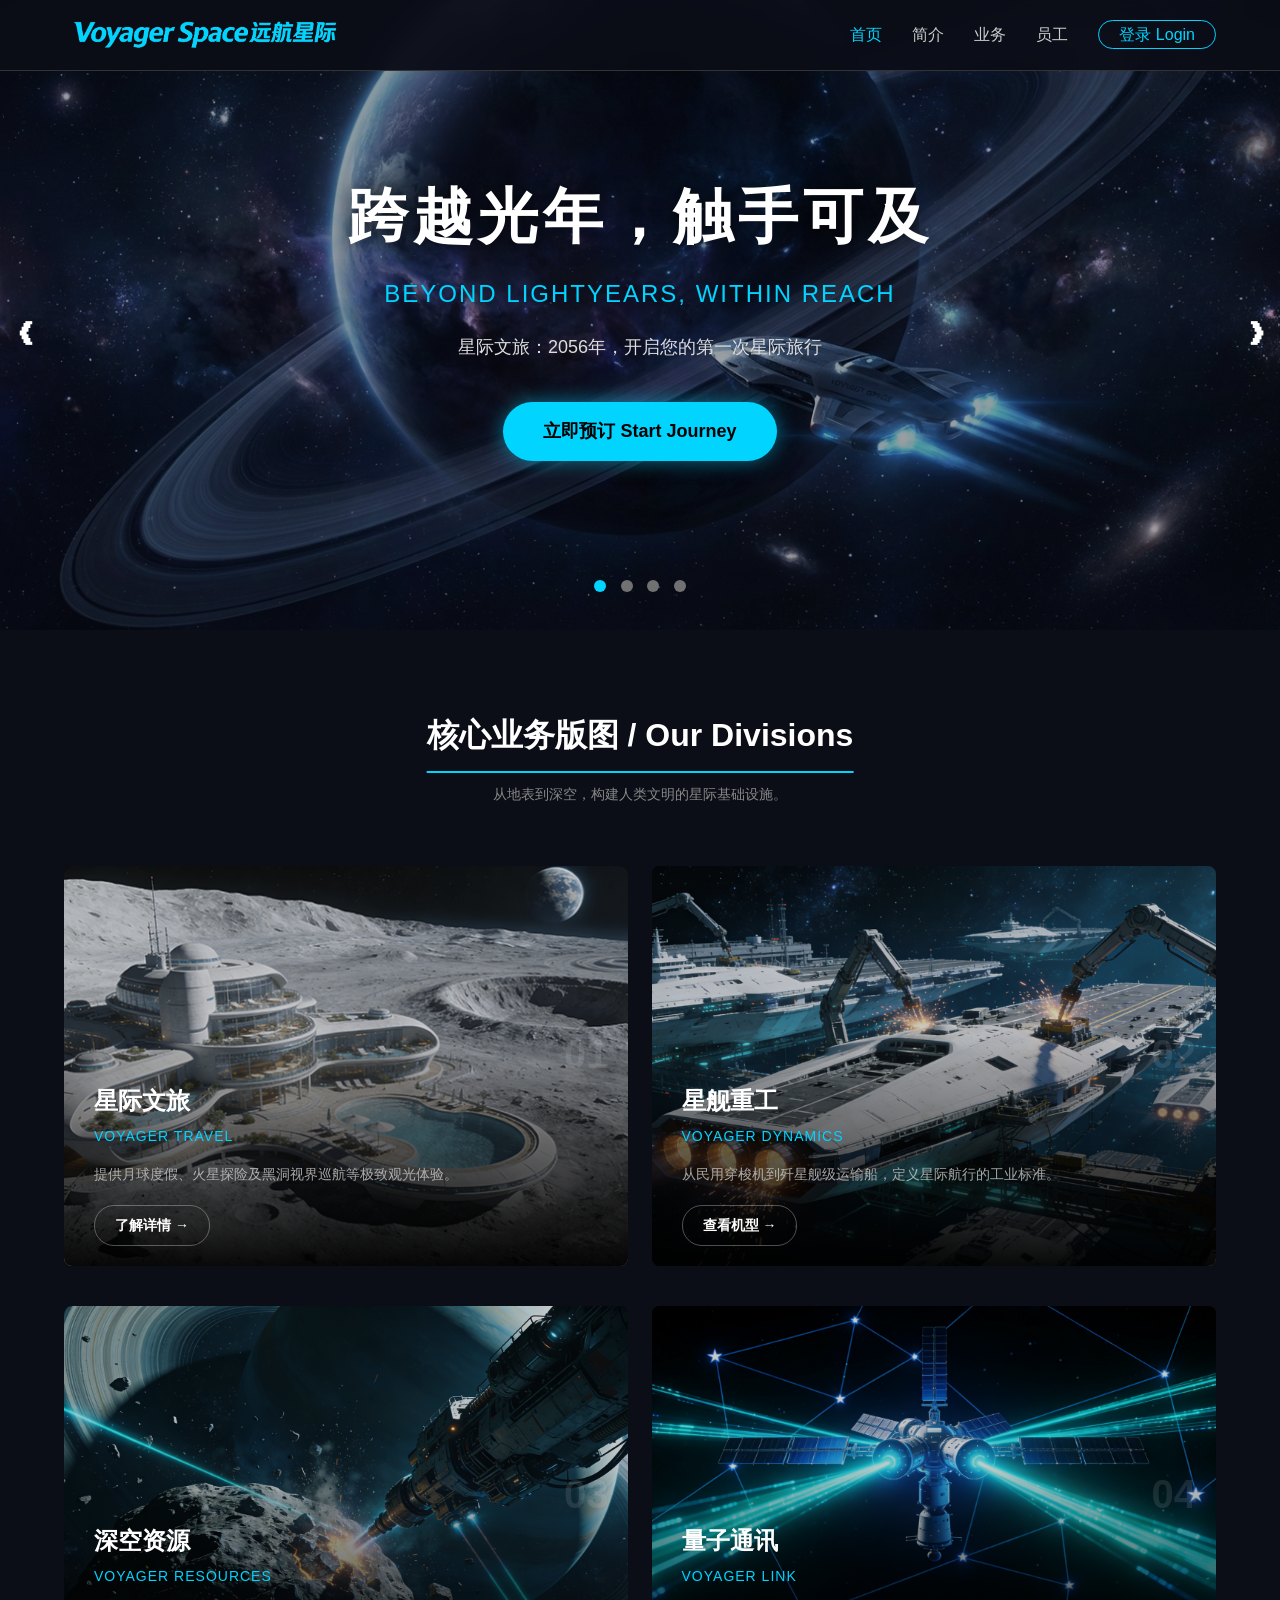
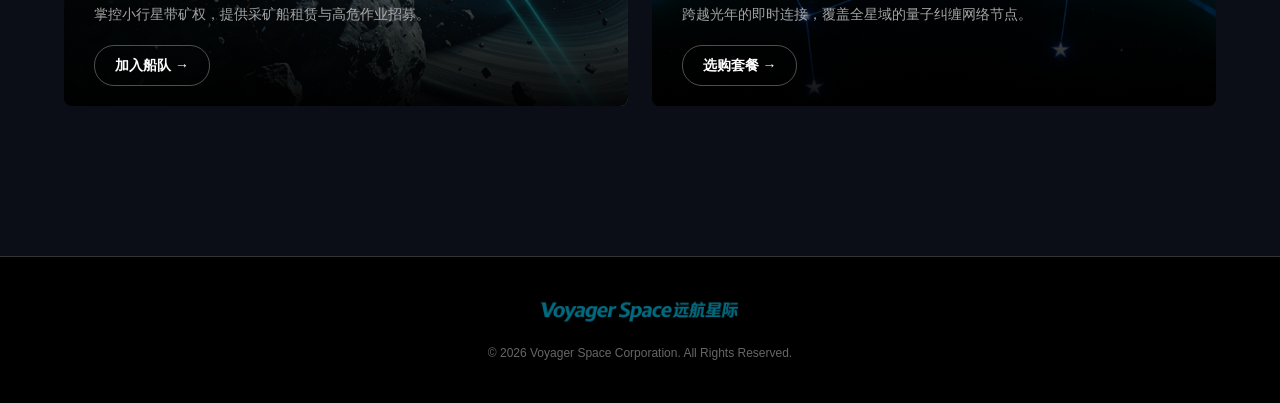
==== commit 49e2a4a8: "添加导航栏下拉框" ====
--- a/index.html
+++ b/index.html
@@ -20,15 +20,38 @@
 
             <nav>
                 <ul>
-                    <li><a href="index.html" class="active">首页</a></li>
+<li><a href="index.html" class="active">首页</a></li>
 
-                    <li><a href="intro.html">简介</a></li>
+        <li class="dropdown-item">
+            <a href="intro.html">简介</a>
+            <div class="dropdown-box">
+                <a href="intro.html">公司简介</a>
+                <a href="intro.html#milestones">发展历程</a>
+                <a href="intro.html#leadership">管理团队</a>
+                <a href="intro.html#locations">公司据点</a>
+            </div>
+        </li>
 
-                    <li><a href="product.html">业务</a></li>
+        <li class="dropdown-item">
+            <a href="product.html">业务</a>
+            <div class="dropdown-box">
+                <a href="product.html#travel">星际文旅</a>
+                <a href="product.html#dynamics">星舰重工</a>
+                <a href="product.html#resources">深空资源</a>
+                <a href="product.html#link">量子通讯</a>
+            </div>
+        </li>
 
-                    <li><a href="other.html">员工</a></li>
+        <li class="dropdown-item">
+            <a href="other.html">员工</a>
+            <div class="dropdown-box">
+                <a href="other.html#development">人才发展</a>
+                <a href="other.html#facilities">设施环境</a>
+                <a href="other.html#culture">Voyager 文化</a>
+            </div>
+        </li>
 
-                    <li><a href="login.html" class="btn-login">登录 Login</a></li>
+        <li><a href="login.html" class="btn-login">登录 Login</a></li>
                 </ul>
             </nav>
         </div>
--- a/css/style.css
+++ b/css/style.css
@@ -535,3 +535,64 @@
     }
 }
 
+/* =========================================
+   9. 导航栏下拉菜单 Dropdown Menu (新增)
+   ========================================= */
+
+/* 设置父级 li 为相对定位，以便下拉框以此为基准 */
+nav ul li.dropdown-item {
+    position: relative;
+    padding-bottom: 10px; /* 增加一点底部内边距，防止鼠标移向下拉框时断开 */
+    margin-bottom: -10px; /* 抵消内边距，保持对齐 */
+}
+
+/* 下拉框容器样式 */
+.dropdown-box {
+    position: absolute;
+    top: 100%; /* 在父元素正下方 */
+    left: 50%;
+    transform: translateX(-50%) translateY(20px); /* 初始位置略微靠下，用于动画 */
+    background-color: rgba(11, 13, 23, 0.95); /* 深色背景，略带透明 */
+    border: 1px solid #333;
+    border-top: 3px solid #00D4FF; /* 顶部亮蓝色高亮条 */
+    width: 160px; /* 下拉框宽度 */
+    padding: 10px 0;
+    box-shadow: 0 10px 30px rgba(0, 0, 0, 0.8);
+    border-radius: 0 0 5px 5px;
+    
+    /* 隐藏状态 */
+    opacity: 0;
+    visibility: hidden;
+    transition: all 0.3s ease;
+    z-index: 1100;
+}
+
+/* 下拉框里的链接样式 */
+.dropdown-box a {
+    display: block;
+    padding: 10px 20px;
+    font-size: 14px;
+    color: #ccc;
+    text-align: center;
+    border-bottom: 1px solid rgba(255, 255, 255, 0.05);
+    white-space: nowrap; /* 防止文字换行 */
+}
+
+/* 去掉最后一个链接的下划线 */
+.dropdown-box a:last-child {
+    border-bottom: none;
+}
+
+/* 鼠标悬停时的链接效果 */
+.dropdown-box a:hover {
+    background-color: rgba(0, 212, 255, 0.1);
+    color: #00D4FF;
+    padding-left: 25px; /* 产生微小的移动效果 */
+}
+
+/* 触发显示逻辑：当鼠标悬停在 li 上时，显示下面的 .dropdown-box */
+nav ul li.dropdown-item:hover .dropdown-box {
+    opacity: 1;
+    visibility: visible;
+    transform: translateX(-50%) translateY(0); /* 回到正常位置 */
+}
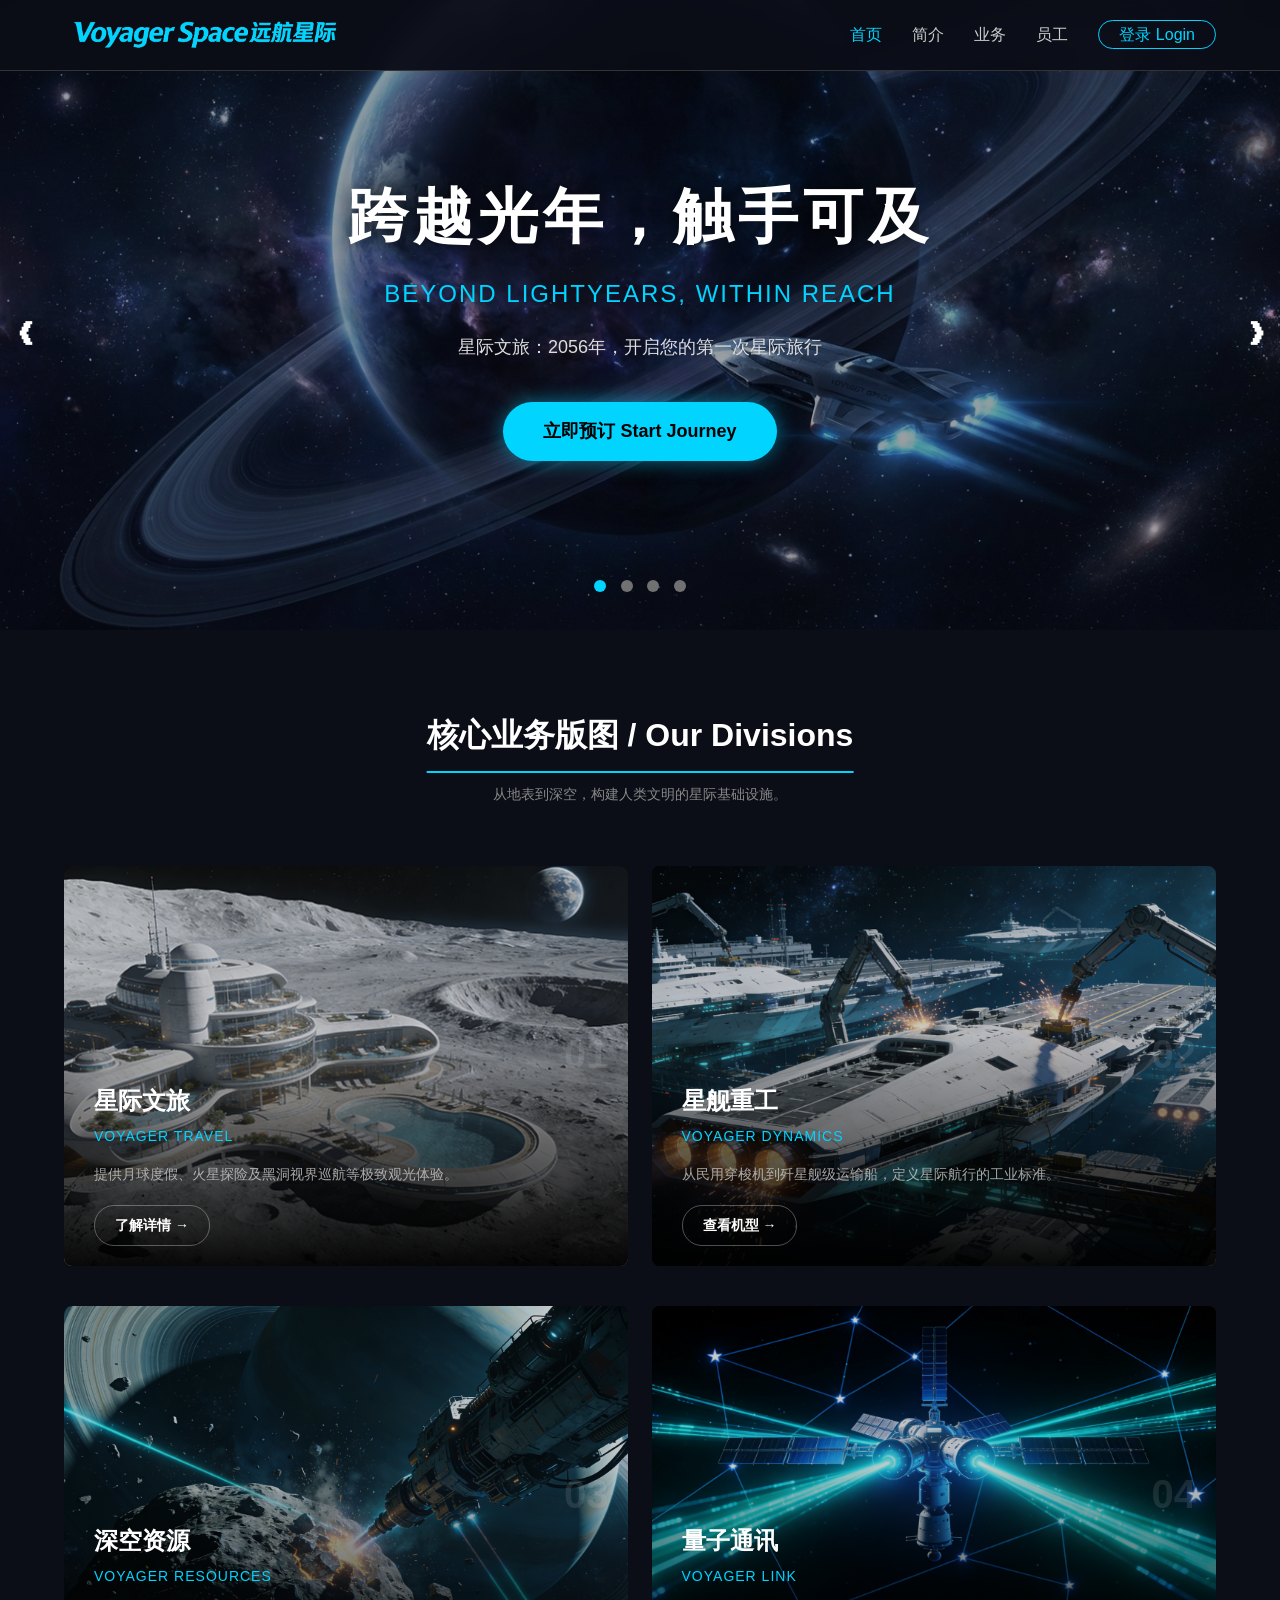
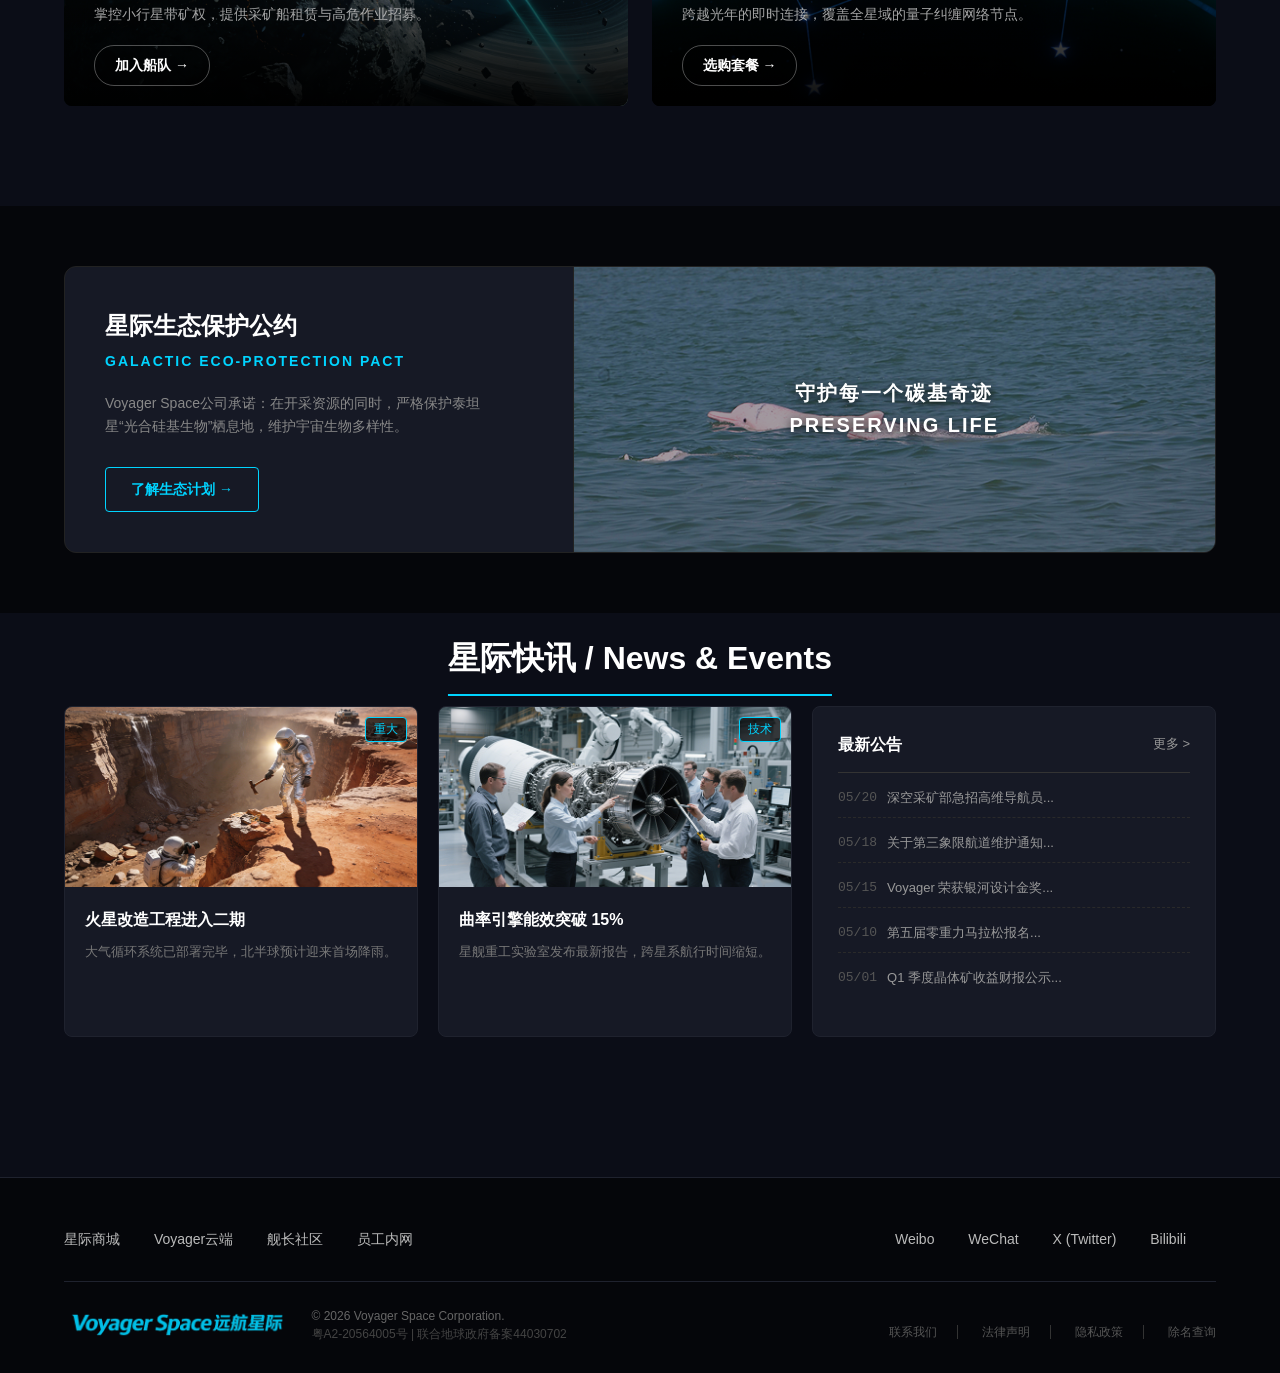
==== commit a3df6fba: "首页添加内容,美化页脚" ====
--- a/index.html
+++ b/index.html
@@ -20,38 +20,38 @@
 
             <nav>
                 <ul>
-<li><a href="index.html" class="active">首页</a></li>
-
-        <li class="dropdown-item">
-            <a href="intro.html">简介</a>
-            <div class="dropdown-box">
-                <a href="intro.html">公司简介</a>
-                <a href="intro.html#milestones">发展历程</a>
-                <a href="intro.html#leadership">管理团队</a>
-                <a href="intro.html#locations">公司据点</a>
-            </div>
-        </li>
-
-        <li class="dropdown-item">
-            <a href="product.html">业务</a>
-            <div class="dropdown-box">
-                <a href="product.html#travel">星际文旅</a>
-                <a href="product.html#dynamics">星舰重工</a>
-                <a href="product.html#resources">深空资源</a>
-                <a href="product.html#link">量子通讯</a>
-            </div>
-        </li>
-
-        <li class="dropdown-item">
-            <a href="other.html">员工</a>
-            <div class="dropdown-box">
-                <a href="other.html#development">人才发展</a>
-                <a href="other.html#facilities">设施环境</a>
-                <a href="other.html#culture">Voyager 文化</a>
-            </div>
-        </li>
-
-        <li><a href="login.html" class="btn-login">登录 Login</a></li>
+                    <li><a href="index.html" class="active">首页</a></li>
+
+                    <li class="dropdown-item">
+                        <a href="intro.html">简介</a>
+                        <div class="dropdown-box">
+                            <a href="intro.html">公司简介</a>
+                            <a href="intro.html#milestones">发展历程</a>
+                            <a href="intro.html#leadership">管理团队</a>
+                            <a href="intro.html#locations">公司据点</a>
+                        </div>
+                    </li>
+
+                    <li class="dropdown-item">
+                        <a href="product.html">业务</a>
+                        <div class="dropdown-box">
+                            <a href="product.html#travel">星际文旅</a>
+                            <a href="product.html#dynamics">星舰重工</a>
+                            <a href="product.html#resources">深空资源</a>
+                            <a href="product.html#link">量子通讯</a>
+                        </div>
+                    </li>
+
+                    <li class="dropdown-item">
+                        <a href="other.html">员工</a>
+                        <div class="dropdown-box">
+                            <a href="other.html#development">人才发展</a>
+                            <a href="other.html#facilities">设施环境</a>
+                            <a href="other.html#culture">Voyager 文化</a>
+                        </div>
+                    </li>
+
+                    <li><a href="login.html" class="btn-login">登录 Login</a></li>
                 </ul>
             </nav>
         </div>
@@ -59,7 +59,6 @@
 
     <section class="banner">
         <div class="slider-container">
-
             <div class="slide active">
                 <div class="banner-content">
                     <h1>跨越光年，触手可及</h1>
@@ -120,14 +119,14 @@
         </div>
     </section>
 
-<section class="features">
-        <div class="container">
-            
+    <section class="features">
+        <div class="container">
+
             <h2 class="section-title">核心业务版图 / Our Divisions</h2>
             <p class="section-subtitle">从地表到深空，构建人类文明的星际基础设施。</p>
-            
-<div class="division-grid">
-                
+
+            <div class="division-grid">
+
                 <a href="product.html#travel" class="t-card">
                     <div class="t-bg">
                         <img src="images/moon.png" alt="Travel">
@@ -184,12 +183,139 @@
         </div>
     </section>
 
+    <section class="eco-section-new">
+        <div class="container">
+            <div class="eco-wrapper">
+                
+                <div class="eco-info">
+                    <h2>星际生态保护公约</h2>
+                    <h3>Galactic Eco-Protection Pact</h3>
+                    <p>Voyager Space公司承诺：在开采资源的同时，严格保护泰坦星“光合硅基生物”栖息地，维护宇宙生物多样性。</p>
+                    <a href="#" class="eco-btn-new">了解生态计划 &rarr;</a>
+                </div>
+
+                <div class="eco-visual">
+                    <div class="eco-visual-text">
+                        <span>守护每一个碳基奇迹</span>
+                        <br>PRESERVING LIFE
+                    </div>
+                    <img src="images/white-dolphin.png" alt="Eco Image" class="eco-bg-img">
+                </div>
+
+            </div>
+        </div>
+    </section>
+
+    <section class="news-section">
+        <div class="container">
+            <h2 class="section-title">星际快讯 / News & Events</h2>
+            <div class="news-grid-3">
+                
+                <div class="news-card-v2">
+                    <div class="nc-img">
+                        <img src="images/mars.png" alt="News 1">
+                        <span class="nc-tag">重大</span>
+                    </div>
+                    <div class="nc-text">
+                        <h4>火星改造工程进入二期</h4>
+                        <p>大气循环系统已部署完毕，北半球预计迎来首场降雨。</p>
+                    </div>
+                </div>
+
+                <div class="news-card-v2">
+                    <div class="nc-img">
+                        <img src="images/event1.png" alt="News 2">
+                        <span class="nc-tag">技术</span>
+                    </div>
+                    <div class="nc-text">
+                        <h4>曲率引擎能效突破 15%</h4>
+                        <p>星舰重工实验室发布最新报告，跨星系航行时间缩短。</p>
+                    </div>
+                </div>
+
+                <div class="news-list-box-v2">
+                    <div class="list-head">
+                        <h3>最新公告</h3>
+                        <a href="#">更多 ></a>
+                    </div>
+                    <ul>
+                        <li>
+                            <a href="#">
+                                <span class="date">05/20</span>
+                                <span class="title">深空采矿部急招高维导航员...</span>
+                            </a>
+                        </li>
+                        <li>
+                            <a href="#">
+                                <span class="date">05/18</span>
+                                <span class="title">关于第三象限航道维护通知...</span>
+                            </a>
+                        </li>
+                        <li>
+                            <a href="#">
+                                <span class="date">05/15</span>
+                                <span class="title">Voyager 荣获银河设计金奖...</span>
+                            </a>
+                        </li>
+                        <li>
+                            <a href="#">
+                                <span class="date">05/10</span>
+                                <span class="title">第五届零重力马拉松报名...</span>
+                            </a>
+                        </li>
+                        <li>
+                            <a href="#">
+                                <span class="date">05/01</span>
+                                <span class="title">Q1 季度晶体矿收益财报公示...</span>
+                            </a>
+                        </li>
+                    </ul>
+                </div>
+
+            </div>
+        </div>
+    </section>
+
+
     <footer>
         <div class="container">
-            <div class="footer-info">
-                <img src="images/logo2.png" alt="Logo Small" class="footer-logo">
-                <p>&copy; 2026 Voyager Space Corporation. All Rights Reserved.</p>
-            </div>
+
+            <div class="footer-top">
+                <div class="footer-links">
+                    <a href="product.html">星际商城</a>
+                    <a href="intro.html">Voyager云端</a>
+                    <a href="other.html">舰长社区</a>
+                    <a href="login.html">员工内网</a>
+                </div>
+
+                <div class="footer-social">
+                    <a href="#" class="social-item">Weibo</a>
+                    <a href="#" class="social-item">WeChat</a>
+                    <a href="#" class="social-item">X (Twitter)</a>
+                    <a href="#" class="social-item">Bilibili</a>
+                </div>
+            </div>
+
+            <div class="footer-divider"></div>
+
+            <div class="footer-bottom">
+                <div class="footer-copyright">
+                    <img src="images/logo2.png" alt="Voyager Logo" class="footer-logo-small">
+
+                    <div class="copyright-text">
+                        <p>&copy; 2026 Voyager Space Corporation.</p>
+                        <p class="license-code">粤A2-20564005号 | 联合地球政府备案44030702</p>
+                    </div>
+                </div>
+
+                <div class="footer-legal">
+                    <a href="#">联系我们</a>
+                    <a href="#">法律声明</a>
+                    <a href="#">隐私政策</a>
+                    <a href="#">除名查询</a>
+                </div>
+            </div>
+
         </div>
     </footer>
 
--- a/css/style.css
+++ b/css/style.css
@@ -494,23 +494,117 @@
 /* =========================================
    7. 页脚 Footer
    ========================================= */
+/* =========================================
+   7. 页脚 Footer (升级版)
+   ========================================= */
 footer {
-    background-color: #000;
-    padding: 40px 0;
-    text-align: center;
-    border-top: 1px solid #333;
-    margin-top: 50px;
-}
-
-.footer-logo {
-    height: 30px;
-    margin-bottom: 10px;
-    opacity: 0.5;
-}
-
-.footer-info p {
+    background-color: #05060a; /* 比背景色更深一点，增加沉浸感 */
+    padding: 50px 0 30px;
+    border-top: 1px solid #1f222e; /* 顶部微弱的深蓝灰边框 */
+    font-size: 14px;
+    color: #888;
+    margin-top: 60px;
+}
+
+/* --- 上层区域 --- */
+.footer-top {
+    display: flex;
+    justify-content: space-between; /* 左右推开 */
+    align-items: center;
+    padding-bottom: 20px;
+}
+
+.footer-links a, 
+.footer-social a {
+    color: #bbb;
+    margin-right: 30px;
+    font-weight: 500;
+    transition: color 0.3s;
+}
+
+.footer-links a:hover,
+.footer-social a:hover {
+    color: #00D4FF; /* 悬停变亮蓝 */
+}
+
+/* --- 分割线 --- */
+.footer-divider {
+    height: 1px;
+    background-color: #1f222e; /* 深色分割线 */
+    margin: 10px 0 25px 0;
+}
+
+/* --- 下层区域 --- */
+.footer-bottom {
+    display: flex;
+    justify-content: space-between;
+    align-items: flex-end; /* 底部对齐 */
+    flex-wrap: wrap; /* 防止小屏幕挤压 */
+}
+
+.footer-copyright {
+    display: flex;
+    align-items: center;
+    gap: 20px; /* Logo和文字的间距 */
+}
+
+.footer-logo-small {
+    height: 32px; /* 调整Logo大小 */
+    opacity: 0.9;
+}
+
+.copyright-text p {
+    margin: 0;
+    line-height: 1.5;
+    font-size: 12px;
     color: #666;
+}
+
+.copyright-text .license-code {
     font-size: 12px;
+    color: #444; /* 备案号颜色暗一点 */
+}
+
+.footer-legal a {
+    font-size: 12px;
+    color: #555;
+    margin-left: 20px;
+    border-right: 1px solid #333; /* 文字右边的小竖线 */
+    padding-right: 20px;
+}
+
+.footer-legal a:last-child {
+    border-right: none;
+    padding-right: 0;
+}
+
+.footer-legal a:hover {
+    color: #888;
+}
+
+/* --- 手机端适配 --- */
+@media (max-width: 768px) {
+    .footer-top, 
+    .footer-bottom, 
+    .footer-copyright {
+        flex-direction: column;
+        align-items: flex-start;
+        gap: 15px;
+    }
+    
+    .footer-links, .footer-social {
+        margin-bottom: 10px;
+    }
+    
+    .footer-legal {
+        margin-top: 20px;
+    }
+    
+    .footer-legal a {
+        margin-left: 0;
+        margin-right: 15px;
+        padding-right: 15px;
+    }
 }
 
 /* =========================================
@@ -595,4 +689,256 @@
     opacity: 1;
     visibility: visible;
     transform: translateX(-50%) translateY(0); /* 回到正常位置 */
+}
+
+/* =========================================
+   10. 新版：环保/生态公约横幅 (Split Banner)
+   ========================================= */
+.eco-section-new {
+    padding: 60px 0;
+    background-color: #05060a; /* 页面深色背景 */
+}
+
+.eco-wrapper {
+    display: flex; /* 启用左右布局 */
+    background-color: #161925;
+    border-radius: 12px;
+    overflow: hidden; /* 防止图片溢出圆角 */
+    border: 1px solid #222;
+    min-height: 280px; /* 保证横幅有一定高度 */
+}
+
+/* 左侧：文字区 */
+.eco-info {
+    flex: 1; /* 占比 1 */
+    padding: 40px;
+    display: flex;
+    flex-direction: column;
+    justify-content: center;
+    border-right: 1px solid #222;
+}
+
+.eco-info h2 {
+    color: #fff;
+    font-size: 24px;
+    margin-bottom: 5px;
+}
+
+.eco-info h3 {
+    color: #00D4FF; /* 科幻蓝 */
+    font-size: 14px;
+    letter-spacing: 2px;
+    margin-bottom: 20px;
+    text-transform: uppercase;
+}
+
+.eco-info p {
+    color: #888;
+    font-size: 14px;
+    line-height: 1.6;
+    margin-bottom: 30px;
+    max-width: 90%;
+}
+
+.eco-btn-new {
+    display: inline-block;
+    width: fit-content;
+    padding: 10px 25px;
+    border: 1px solid #00D4FF;
+    color: #00D4FF;
+    border-radius: 4px;
+    transition: 0.3s;
+    font-size: 14px;
+    font-weight: bold;
+}
+
+.eco-btn-new:hover {
+    background-color: #00D4FF;
+    color: #000;
+}
+
+/* 右侧：图片视觉区 */
+.eco-visual {
+    flex: 1.5; /* 占比 1.5，比左边宽一点 */
+    position: relative;
+    overflow: hidden;
+    display: flex;
+    align-items: center;
+    justify-content: center;
+}
+
+/* 右侧背景图 */
+.eco-bg-img {
+    width: 100%;
+    height: 100%;
+    object-fit: cover;
+    position: absolute;
+    top: 0; left: 0;
+    opacity: 0.6; /* 稍微暗一点，为了看清上面的字 */
+    transition: 0.5s;
+}
+
+.eco-wrapper:hover .eco-bg-img {
+    transform: scale(1.05);
+    opacity: 0.8;
+}
+
+/* 图片上的文字 */
+.eco-visual-text {
+    position: relative;
+    z-index: 2;
+    text-align: center;
+    color: #fff;
+    font-size: 20px;
+    font-weight: bold;
+    text-shadow: 0 2px 10px rgba(0,0,0,0.8);
+    letter-spacing: 2px;
+}
+
+/* =========================================
+   11. 新版：新闻三列布局 (News Grid)
+   ========================================= */
+.news-section {
+    padding: 20px 0 80px 0; /* 上面紧一点，下面松一点 */
+    background-color: #0B0D17;
+}
+
+.news-grid-3 {
+    display: flex;
+    gap: 20px;
+    justify-content: space-between;
+}
+
+/* --- 卡片 1 & 2 (上图下文) --- */
+.news-card-v2 {
+    flex: 1; /* 平均分配宽度 */
+    background-color: #161925;
+    border-radius: 8px;
+    overflow: hidden;
+    border: 1px solid #1f222e;
+    transition: 0.3s;
+    display: flex;
+    flex-direction: column;
+}
+
+.news-card-v2:hover {
+    transform: translateY(-5px);
+    border-color: #444;
+}
+
+.nc-img {
+    height: 180px;
+    overflow: hidden;
+    position: relative;
+}
+
+.nc-img img {
+    width: 100%;
+    height: 100%;
+    object-fit: cover;
+}
+
+.nc-tag {
+    position: absolute;
+    top: 10px; right: 10px;
+    background: rgba(0,0,0,0.7);
+    color: #00D4FF;
+    padding: 2px 8px;
+    font-size: 12px;
+    border-radius: 4px;
+    border: 1px solid #00D4FF;
+}
+
+.nc-text {
+    padding: 20px;
+    flex-grow: 1;
+}
+
+.nc-text h4 {
+    color: #fff;
+    margin-bottom: 10px;
+    font-size: 16px;
+}
+
+.nc-text p {
+    color: #777;
+    font-size: 13px;
+    line-height: 1.5;
+}
+
+/* --- 卡片 3 (纯文字列表) --- */
+.news-list-box-v2 {
+    flex: 1;
+    background-color: #161925;
+    border-radius: 8px;
+    padding: 25px;
+    border: 1px solid #1f222e;
+}
+
+.list-head {
+    display: flex;
+    justify-content: space-between;
+    align-items: center;
+    border-bottom: 1px solid #333;
+    padding-bottom: 15px;
+    margin-bottom: 15px;
+}
+
+.list-head h3 {
+    color: #fff;
+    font-size: 16px;
+    margin: 0;
+}
+
+.list-head a {
+    color: #555;
+    font-size: 12px;
+}
+
+.news-list-box-v2 ul li {
+    margin-bottom: 15px;
+    border-bottom: 1px dashed #2a2a2a;
+    padding-bottom: 8px;
+}
+
+.news-list-box-v2 ul li:last-child {
+    border-bottom: none;
+}
+
+.news-list-box-v2 a {
+    display: flex;
+    align-items: center;
+    color: #999;
+    font-size: 13px;
+    transition: 0.2s;
+}
+
+.news-list-box-v2 a:hover {
+    color: #00D4FF;
+}
+
+.news-list-box-v2 .date {
+    color: #555;
+    margin-right: 10px;
+    font-family: monospace;
+}
+
+.news-list-box-v2 .title {
+    white-space: nowrap;
+    overflow: hidden;
+    text-overflow: ellipsis;
+    max-width: 200px; /* 防止文字太长撑破 */
+}
+
+/* 手机适配 */
+@media (max-width: 768px) {
+    .eco-wrapper {
+        flex-direction: column; /* 手机上变成上下排列 */
+    }
+    .eco-visual {
+        height: 200px;
+    }
+    .news-grid-3 {
+        flex-direction: column;
+    }
 }
